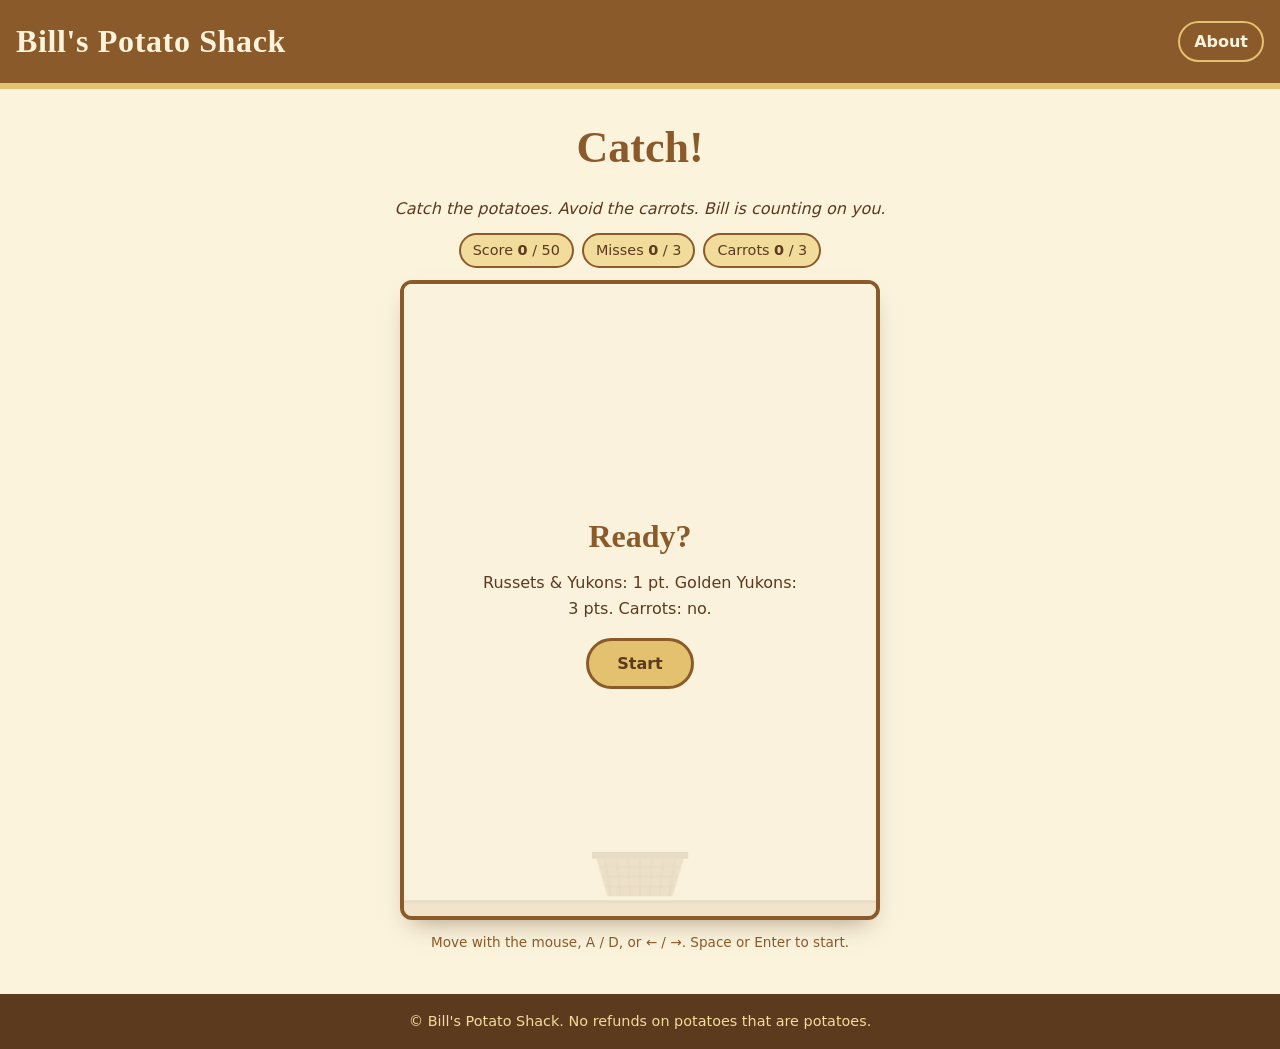
==== catch/index.html @ 3e89803a "Catch" ====
<!doctype html>
<html lang="en">
<head>
  <meta charset="utf-8">
  <meta name="viewport" content="width=device-width, initial-scale=1">
  <title>Catch | Bill's Potato Shack</title>
  <meta name="description" content="Catch potatoes. Avoid carrots. A Bill's Potato Shack game.">
  <meta name="theme-color" content="#E3C16F">
  <link rel="icon" href="data:image/svg+xml,<svg xmlns='http://www.w3.org/2000/svg' viewBox='0 0 100 100'><text y='.9em' font-size='90'>🥔</text></svg>">
  <link rel="stylesheet" href="../style.css">
  <script src="game.js" defer></script>
</head>
<body>
  <header class="site-header">
    <a class="wordmark" href="../index.html">Bill's Potato Shack</a>
    <nav><a href="../#about">About</a></nav>
  </header>

  <main class="catch">
    <h1>Catch!</h1>
    <p class="catch-intro">Catch the potatoes. Avoid the carrots. Bill is counting on you.</p>

    <div class="hud" aria-live="polite">
      <span>Score <b id="score">0</b> / 50</span>
      <span>Misses <b id="misses">0</b> / 3</span>
      <span>Carrots <b id="carrots">0</b> / 3</span>
    </div>

    <div class="stage">
      <canvas id="game" aria-label="Catch game: move the basket to catch falling potatoes and avoid carrots"></canvas>
      <div class="overlay" id="overlay">
        <p class="overlay-title" id="overlay-title">Ready?</p>
        <p class="overlay-text" id="overlay-text">Russets &amp; Yukons: 1 pt. Golden Yukons: 3 pts. Carrots: no.</p>
        <button type="button" id="start">Start</button>
      </div>
    </div>

    <p class="controls-hint">Move with the mouse, A / D, or &larr; / &rarr;. Space or Enter to start.</p>
  </main>

  <footer class="site-footer">
    <p>&copy; Bill's Potato Shack. No refunds on potatoes that are potatoes.</p>
  </footer>
</body>
</html>
---- style.css ----
:root {
  /* Yukon Gold skin */
  --yukon: #E3C16F;
  --yukon-light: #F2DC9B;
  --yukon-dark: #C9A24D;
  /* Russet skin */
  --russet: #8B5A2B;
  --russet-light: #B07D4F;
  --russet-dark: #5C3A1E;
  /* Potato flesh */
  --cream: #FBF3DC;
  /* The enemy */
  --carrot: #ED7D31;
  --carrot-top: #5B8C2A;
}

*, *::before, *::after { box-sizing: border-box; }

html { scroll-behavior: smooth; }

body {
  margin: 0;
  min-height: 100svh;
  display: flex;
  flex-direction: column;
  background: var(--cream);
  color: var(--russet-dark);
  font-family: system-ui, -apple-system, "Segoe UI", Roboto, sans-serif;
  line-height: 1.6;
}

a { color: var(--russet); }
a:hover, a:focus-visible { color: var(--russet-dark); }

/* Header */
.site-header {
  display: flex;
  flex-wrap: wrap;
  gap: 8px 24px;
  align-items: center;
  justify-content: space-between;
  padding: 16px;
  background: var(--russet);
  border-bottom: 6px solid var(--yukon);
}
.site-header a { color: var(--cream); text-decoration: none; }
.wordmark {
  font-family: Georgia, "Times New Roman", serif;
  font-size: clamp(1.4rem, 5vw, 2rem);
  font-weight: 700;
  letter-spacing: .02em;
}
.site-header nav { display: flex; gap: 8px; }
.site-header nav a {
  font-weight: 600;
  padding: 6px 14px;
  border: 2px solid var(--yukon);
  border-radius: 999px;
}
.site-header nav a:hover,
.site-header nav a:focus-visible { background: var(--yukon); color: var(--russet-dark); }

main { flex: 1; }

/* Hero */
.hero {
  min-height: calc(100svh - 90px);
  display: flex;
  flex-direction: column;
  align-items: center;
  justify-content: center;
  gap: 40px;
  padding: 32px 16px;
  text-align: center;
}
.tagline {
  margin: 0;
  font-family: Georgia, "Times New Roman", serif;
  font-style: italic;
  font-size: clamp(1.1rem, 4vw, 1.5rem);
  color: var(--russet);
}

/* The potato */
.potato {
  position: relative;
  width: min(70vw, 320px);
  aspect-ratio: 1.45;
  border-radius: 52% 48% 45% 55% / 58% 50% 50% 42%;
  background:
    radial-gradient(circle at 22% 62%, rgba(176,125,79,.35) 0 2px, transparent 3px),
    radial-gradient(circle at 70% 30%, rgba(176,125,79,.35) 0 2px, transparent 3px),
    radial-gradient(circle at 55% 75%, rgba(176,125,79,.3) 0 1.5px, transparent 2.5px),
    radial-gradient(circle at 38% 40%, rgba(176,125,79,.3) 0 1.5px, transparent 2.5px),
    radial-gradient(circle at 82% 58%, rgba(176,125,79,.35) 0 2px, transparent 3px),
    radial-gradient(ellipse at 30% 25%, var(--yukon-light) 0%, var(--yukon) 45%, var(--yukon-dark) 100%);
  box-shadow:
    inset -14px -18px 30px rgba(139,90,43,.35),
    inset 10px 10px 24px rgba(255,255,255,.35),
    0 28px 24px -18px rgba(92,58,30,.45);
  transform: rotate(-8deg);
  animation: wobble 4s ease-in-out infinite;
}
.eye {
  position: absolute;
  width: 10px;
  height: 6px;
  border-radius: 50%;
  background: var(--russet-light);
  box-shadow: inset 1px 1px 2px var(--russet-dark);
  opacity: .8;
}
.e1 { top: 28%; left: 24%; transform: rotate(20deg); }
.e2 { top: 22%; left: 62%; transform: rotate(-15deg); width: 8px; }
.e3 { top: 55%; left: 46%; transform: rotate(5deg); }
.e4 { top: 66%; left: 76%; transform: rotate(-30deg); width: 7px; height: 5px; }
.e5 { top: 70%; left: 16%; transform: rotate(40deg); width: 8px; height: 5px; }

@keyframes wobble {
  0%, 100% { transform: rotate(-8deg) translateY(0); }
  50% { transform: rotate(-5deg) translateY(-6px); }
}

/* Inventory */
.inventory {
  display: flex;
  flex-wrap: wrap;
  justify-content: center;
  gap: 12px;
  margin: 0;
}
.inventory div {
  min-width: 140px;
  padding: 10px 16px;
  background: var(--yukon-light);
  border: 2px solid var(--russet);
  border-radius: 12px;
}
.inventory dt {
  font-size: .8rem;
  text-transform: uppercase;
  letter-spacing: .08em;
  color: var(--russet);
}
.inventory dd {
  margin: 0;
  font-size: 1.3rem;
  font-weight: 700;
}

/* About */
.about {
  max-width: 640px;
  margin: 0 auto;
  padding: 48px 16px 64px;
  scroll-margin-top: 16px;
}
.about h2 {
  font-family: Georgia, "Times New Roman", serif;
  font-size: 2rem;
  color: var(--russet);
  border-bottom: 4px solid var(--yukon);
  display: inline-block;
  margin: 0 0 16px;
}

/* Footer */
.site-footer {
  padding: 16px;
  text-align: center;
  font-size: .9rem;
  background: var(--russet-dark);
  color: var(--yukon-light);
}
.site-footer p { margin: 0; }

/* Catch game */
.catch {
  display: flex;
  flex-direction: column;
  align-items: center;
  gap: 12px;
  padding: 24px 16px 40px;
  text-align: center;
}
.catch h1 {
  margin: 0;
  font-family: Georgia, "Times New Roman", serif;
  font-size: clamp(2rem, 8vw, 2.75rem);
  color: var(--russet);
}
.catch-intro { margin: 0; font-style: italic; }
.hud {
  display: flex;
  flex-wrap: wrap;
  justify-content: center;
  gap: 8px;
  font-size: .9rem;
}
.hud span {
  padding: 4px 12px;
  background: var(--yukon-light);
  border: 2px solid var(--russet);
  border-radius: 999px;
}
.stage {
  position: relative;
  width: min(100%, 480px);
  aspect-ratio: 3 / 4;
  border: 4px solid var(--russet);
  border-radius: 12px;
  overflow: hidden;
  box-shadow: 0 12px 24px -12px rgba(92,58,30,.5);
}
.stage canvas {
  display: block;
  width: 100%;
  height: 100%;
  touch-action: none;
  cursor: none;
}
.overlay {
  position: absolute;
  inset: 0;
  display: flex;
  flex-direction: column;
  align-items: center;
  justify-content: center;
  gap: 8px;
  padding: 16px;
  background: rgba(251,243,220,.88);
}
.overlay[hidden] { display: none; }
.overlay-title {
  margin: 0;
  font-family: Georgia, "Times New Roman", serif;
  font-size: 2rem;
  font-weight: 700;
  color: var(--russet);
}
.overlay-text { margin: 0 0 8px; max-width: 32ch; }
.overlay button {
  font: inherit;
  font-weight: 700;
  padding: 10px 28px;
  color: var(--russet-dark);
  background: var(--yukon);
  border: 3px solid var(--russet);
  border-radius: 999px;
  cursor: pointer;
}
.overlay button:hover,
.overlay button:focus-visible { background: var(--yukon-light); }
.controls-hint { margin: 0; font-size: .85rem; color: var(--russet); }

@media (prefers-reduced-motion: reduce) {
  html { scroll-behavior: auto; }
  .potato { animation: none; }
}
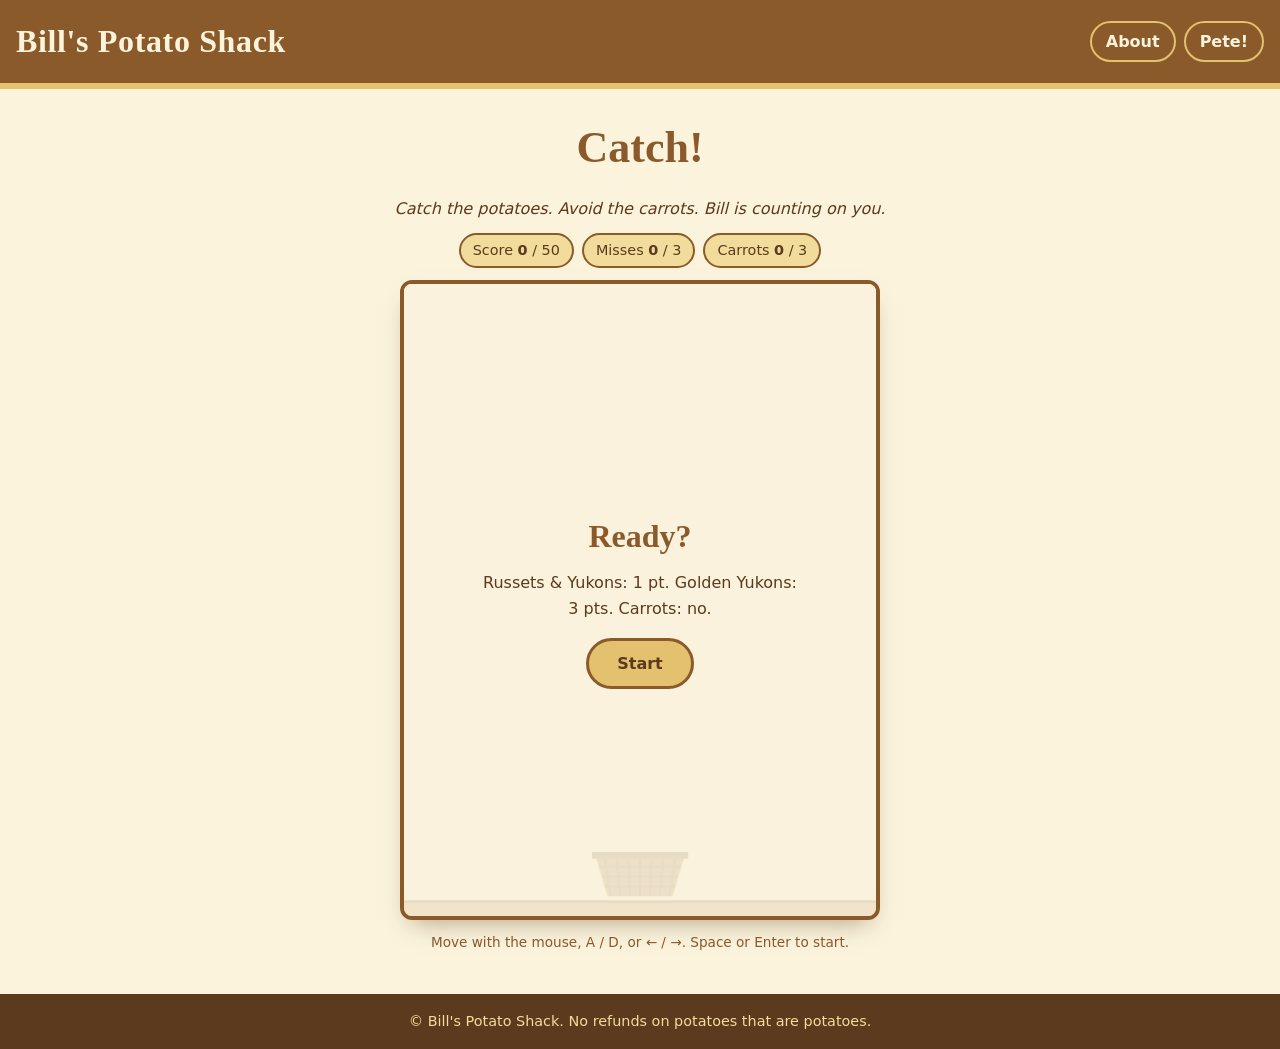
==== commit c5b69169: "PETE!" ====
--- a/catch/index.html
+++ b/catch/index.html
@@ -6,14 +6,14 @@
   <title>Catch | Bill's Potato Shack</title>
   <meta name="description" content="Catch potatoes. Avoid carrots. A Bill's Potato Shack game.">
   <meta name="theme-color" content="#E3C16F">
-  <link rel="icon" href="data:image/svg+xml,<svg xmlns='http://www.w3.org/2000/svg' viewBox='0 0 100 100'><text y='.9em' font-size='90'>🥔</text></svg>">
-  <link rel="stylesheet" href="../style.css">
-  <script src="game.js" defer></script>
+  <link rel="icon" href="data:image/svg+xml,<svg xmlns='http://www.w3.org/2000/svg' viewBox='0 0 100 100'><text y='.9em' font-size='90'>�</text></svg>">
+  <link rel="stylesheet" href="../style.css?v=4">
+  <script src="game.js?v=3" defer></script>
 </head>
 <body>
   <header class="site-header">
     <a class="wordmark" href="../index.html">Bill's Potato Shack</a>
-    <nav><a href="../#about">About</a></nav>
+    <nav><a href="../#about">About</a><a href="../pete/index.html">Pete!</a></nav>
   </header>
 
   <main class="catch">
@@ -35,7 +35,10 @@
       </div>
     </div>
 
-    <p class="controls-hint">Move with the mouse, A / D, or &larr; / &rarr;. Space or Enter to start.</p>
+    <p class="controls-hint">
+      <span class="hint-desktop">Move with the mouse, A / D, or &larr; / &rarr;. Space or Enter to start.</span>
+      <span class="hint-touch">Drag anywhere on the field to move the basket.</span>
+    </p>
   </main>
 
   <footer class="site-footer">
--- a/style.css
+++ b/style.css
@@ -12,6 +12,15 @@
   /* The enemy */
   --carrot: #ED7D31;
   --carrot-top: #5B8C2A;
+  /* Farmland (Pete) */
+  --leaf: #6BA34A;
+  --leaf-light: #9CC46A;
+  --leaf-dark: #3F6E2A;
+  --sky-day: #D9EEF2;
+  --sky-night: #46507A;
+  --arid: #D9B97A;
+  --arid-dark: #A07C45;
+  --poison: #B23A3A;
 }
 
 *, *::before, *::after { box-sizing: border-box; }
@@ -174,8 +183,8 @@
 }
 .site-footer p { margin: 0; }
 
-/* Catch game */
-.catch {
+/* Games (Catch, Pete) */
+.catch, .game-page {
   display: flex;
   flex-direction: column;
   align-items: center;
@@ -183,13 +192,13 @@
   padding: 24px 16px 40px;
   text-align: center;
 }
-.catch h1 {
+.catch h1, .game-page h1 {
   margin: 0;
   font-family: Georgia, "Times New Roman", serif;
   font-size: clamp(2rem, 8vw, 2.75rem);
   color: var(--russet);
 }
-.catch-intro { margin: 0; font-style: italic; }
+.catch-intro, .game-intro { margin: 0; font-style: italic; }
 .hud {
   display: flex;
   flex-wrap: wrap;
@@ -205,19 +214,26 @@
 }
 .stage {
   position: relative;
-  width: min(100%, 480px);
+  /* Fit the whole 3:4 field (plus the HUD above it) within the screen height. */
+  width: min(100%, 480px, calc((100svh - 72px) * 3 / 4));
   aspect-ratio: 3 / 4;
   border: 4px solid var(--russet);
   border-radius: 12px;
   overflow: hidden;
   box-shadow: 0 12px 24px -12px rgba(92,58,30,.5);
+  user-select: none;
+  -webkit-user-select: none;
+  -webkit-touch-callout: none;
+  -webkit-tap-highlight-color: transparent;
 }
 .stage canvas {
   display: block;
   width: 100%;
   height: 100%;
   touch-action: none;
-  cursor: none;
+}
+@media (hover: hover) and (pointer: fine) {
+  .stage canvas { cursor: none; }
 }
 .overlay {
   position: absolute;
@@ -251,7 +267,59 @@
 }
 .overlay button:hover,
 .overlay button:focus-visible { background: var(--yukon-light); }
+/* Pete: wide, pixelated stage */
+.stage.pete-stage {
+  width: min(100%, 900px);
+  aspect-ratio: 5 / 2;
+}
+.stage.pete-stage canvas {
+  image-rendering: -moz-crisp-edges;
+  image-rendering: crisp-edges;
+  image-rendering: pixelated;
+  cursor: pointer;
+}
+.pete-stage .overlay {
+  gap: 4px;
+  padding: 8px;
+  line-height: 1.3;
+  background: rgba(251,243,220,.78);
+}
+.pete-stage .overlay-title { font-size: clamp(1.2rem, 5vw, 2rem); }
+.pete-stage .overlay-text { margin: 0 0 4px; max-width: 48ch; font-size: clamp(.8rem, 2.5vw, 1rem); }
+.pete-stage .overlay button { padding: 6px 22px; }
+/* Pause button: touch devices only (desktop uses Esc). Sits above Pete. */
+.pause-btn {
+  position: absolute;
+  top: 6px;
+  left: 6px;
+  width: 32px;
+  height: 32px;
+  display: none;
+  align-items: center;
+  justify-content: center;
+  gap: 5px;
+  padding: 0;
+  background: rgba(251,243,220,.85);
+  border: 2px solid var(--russet);
+  border-radius: 8px;
+  cursor: pointer;
+}
+.pause-btn::before,
+.pause-btn::after {
+  content: "";
+  width: 5px;
+  height: 14px;
+  background: var(--russet-dark);
+}
+@media (hover: none), (pointer: coarse) {
+  .pause-btn:not([hidden]) { display: flex; }
+}
 .controls-hint { margin: 0; font-size: .85rem; color: var(--russet); }
+.hint-touch { display: none; }
+@media (hover: none), (pointer: coarse) {
+  .hint-touch { display: inline; }
+  .hint-desktop { display: none; }
+}
 
 @media (prefers-reduced-motion: reduce) {
   html { scroll-behavior: auto; }
